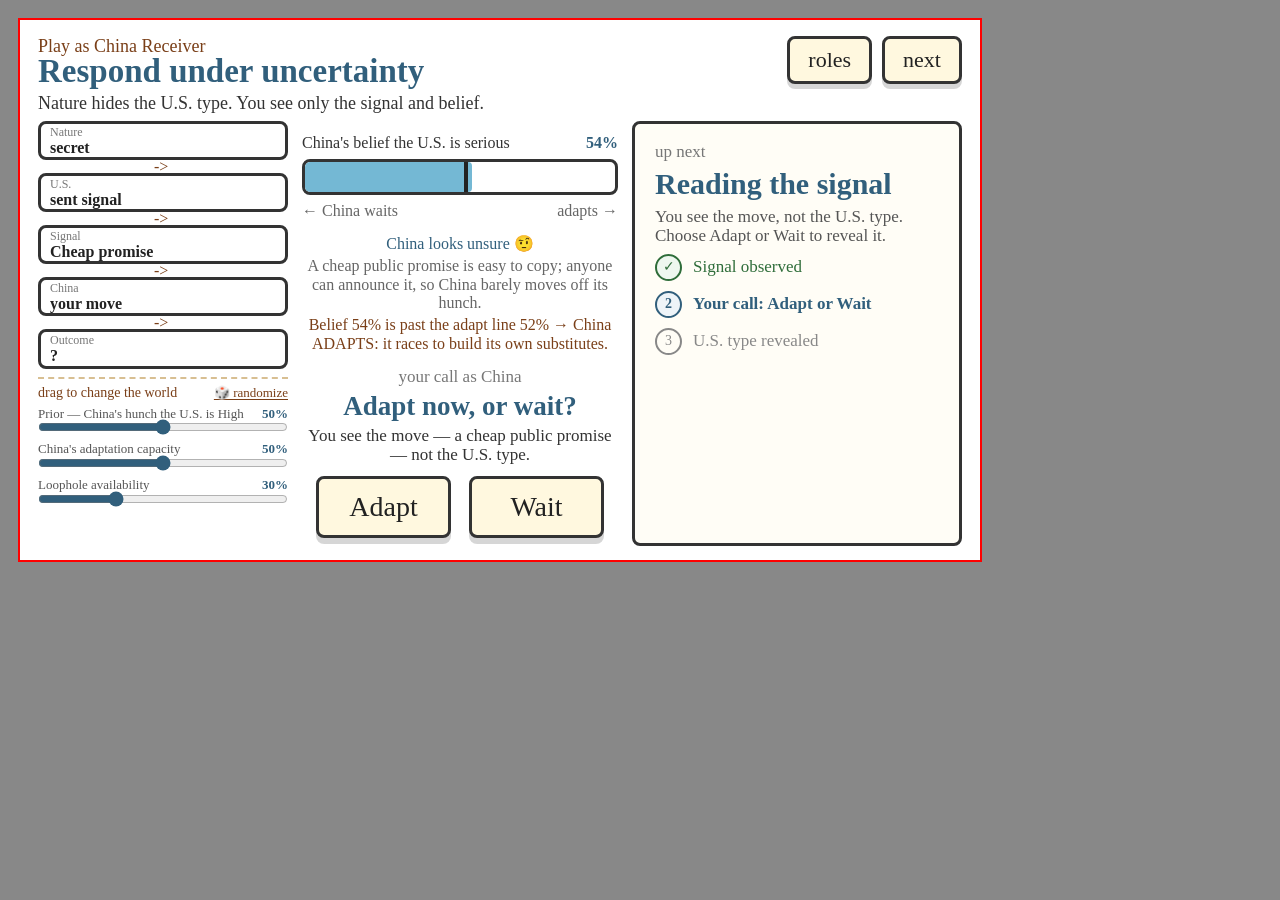
==== _harness.html @ e03a3402 "adding sounds" ====
<!DOCTYPE html>
<html lang="en">
<head>
<meta charset="utf-8">
<link rel="stylesheet" type="text/css" href="css/slides.css">
<link rel="stylesheet" type="text/css" href="css/signaling-scenarios.css">
<style>
  html,body{margin:0;background:#888;}
  /* frame the exact 960x540 design canvas with a red clip boundary */
  #frame{position:absolute;left:20px;top:20px;width:960px;height:540px;
         outline:2px solid red;overflow:hidden;background:#fff;}
</style>
</head>
<body>
<div id="frame"></div>
<script src="js/lib/helpers.js"></script>
<script src="js/sims/SignalingWorld.js"></script>
<script src="js/sims/SignalingScenario.js"></script>
<script>
// minimal stubs for the pub/sub the components call
window._add = window._add || function(o){ document.getElementById('frame').appendChild(o.dom); };
window._remove = window._remove || function(){};

var params = new URLSearchParams(location.search);
var which = params.get('which') || 'china';

function mount(obj){ document.getElementById('frame').appendChild(obj.dom); }

if(which === 'china'){
  window.signalingRole = 'China';
  window.signalingSelectedSignal = 'T';
  var g = new SignalingRoleGame({ id:'g', x:0, y:0, width:960, height:540 });
  mount(g);
}
if(which === 'us'){
  window.signalingRole = 'US';
  window.signalingSelectedSignal = params.get('sig') || 'E';
  var g2 = new SignalingRoleGame({ id:'g', x:0, y:0, width:960, height:540 });
  mount(g2);
  // K (Provider Oversight) needs the oversight sequence advanced to reveal —
  // click through it so we can screenshot the tallest result card.
  if((params.get('sig') || 'E') === 'K'){
    var maxSteps = params.get('steps') == null ? 99 : parseInt(params.get('steps'), 10);
    var done = 0;
    var tick = setInterval(function(){
      var btn = document.querySelector('.role-oversight-button');
      if(btn && done < maxSteps){ btn.click(); done++; } else { clearInterval(tick); }
    }, 250);
  }
}
if(which === 'vietnam'){
  var v = new SignalingVietnamHedge({ id:'v', x:0, y:0, width:960, height:540 });
  mount(v);
  // open all four levers => worst-case height (synthesis shows)
  setTimeout(function(){
    v.clicked = {0:true,1:true,2:true,3:true};
    v.selected = parseInt(params.get('sel') || '3', 10);
    v.render();
  }, 50);
}
</script>
</body>
</html>
---- css/slides.css ----
@font-face{
	font-family: 'FuturaHandwritten';
	font-style: normal;
	src: url('FuturaHandwritten.ttf') format('truetype');
}

html,body{
	width: 100%;
	height: 100%;
}

body{

	margin:0;
	overflow: hidden;

	background: #fff;

	font-family: 'FuturaHandwritten';
	color: #333;
	font-size: 20px;

}
#preloader{
	position: absolute;
    margin: auto;
    top: 0;
    left: 0;
    right: 0;
    bottom: 0;
    width: 200px;
    height: 50px;
    font-size: 30px;
    text-align: center;
}
#main{
	width: 100%;
	height: calc(100% - 60px);
	position: relative;
	overflow: hidden;
}
#footer{
	position: absolute;
	z-index: 1000;
	width: 100%;
	height: 60px;
	background: #222;
}
s{
	text-decoration: line-through;
}

#translations{
	margin: 10px auto;
    font-size: 10px;
    line-height: 19px;
    color: #fff;
    text-align: center;
    width: 960px;
    letter-spacing: -0.5px;
}
#translations a{
	color:#dd4040;
}
#translations a:hover{
	color:#ee5151;
}



/*************************/
/******* SOUND *******/
/*************************/
/* Hand-drawn parchment toggle — matches the game's buttons and stays legible
   in both states (the old white "sound on" label was invisible on white).
   The #sound[sound=on|off] attribute is flipped by js/lib/sound.js. */
#sound{
	position: absolute;
	left: 14px;
	top: 12px;
	z-index: 1100;
	display: inline-flex;
	align-items: center;
	gap: 8px;
	padding: 6px 15px 6px 11px;
	font-family: 'FuturaHandwritten';
	font-size: 19px;
	line-height: 1;
	color: #2a2a2a;
	background: #fff8df;
	border: 3px solid #333;
	border-radius: 999px;
	box-shadow: 0 4px 0 rgba(0,0,0,0.16);
	cursor: pointer;
	user-select: none;
	-webkit-user-select: none;
	transition: transform 0.1s ease-out, box-shadow 0.1s ease-out, background 0.15s ease-out, color 0.15s ease-out;
}
#sound:hover{
	transform: translateY(-2px);
	box-shadow: 0 6px 0 rgba(0,0,0,0.13);
}
#sound:active{
	transform: translateY(1px);
	box-shadow: 0 3px 0 rgba(0,0,0,0.16);
}
#sound > div{
	position: static;
}
#sound #sound_icon{
	background: url(../assets/ui/sound.png);
	background-size: auto 100%;
	background-position: 0 0;       /* speaker-on frame */
	width: 24px;
	height: 24px;
	flex: 0 0 auto;
}
#sound #sound_on, #sound #sound_off{
	font-size: 19px;
	line-height: 1;
	color: inherit;
}
/* muted state: dimmed parchment + the muted speaker frame */
#sound[sound=off]{
	background: #ece4cd;
	color: #8a8275;
	border-color: #6f6a5e;
}
#sound[sound=off] #sound_icon{
	background-position: -24px 0;   /* muted frame (sprite is two 100px squares) */
	opacity: 0.85;
}
#sound[sound=on] #sound_on, #sound[sound=off] #sound_off{
	display: inline;
}
#sound[sound=off] #sound_on, #sound[sound=on] #sound_off{
	display: none;
}

.sharing{
	position: absolute;
	width:120px;
	height:40px;
	top:10px;
	right:13px;
}
.sharing img{
	width: 40px;
	height: 40px;
}

/*************************/
/******* SLIDESHOW *******/
/*************************/

#slideshow_container{
	width:0; height:0;
	position:absolute;
	margin:auto;
	top:0; left:0; right:0; bottom:0;
}
#slideshow{

	/*border: 1px solid rgba(0,0,0,0.2);*/
	width:960px;
	height:540px;

	/* Center this thing */
	position: absolute;
	left:-480px;
	top:-270px;

	/* Scaled to fill #main by fitStage() in main.js; origin = centre so the
	   stage stays centred as it grows/shrinks. Internal 960×540 coords unchanged. */
	transform-origin: 50% 50%;
	transition: transform 0.15s ease-out;

}

.object{
	position: absolute;
	transition: left 0.5s ease-in-out, top 0.5s ease-in-out;
}
.fader{
	transition: opacity 0.5s ease-in-out !important;
}

/******** Text Box ********/

.textbox{}
.textbox > div{
	position: absolute;
}
/* fake bold */
.textbox b{
	font-weight: normal;
	text-shadow:1px 0 0 currentColor;
}


.label{
	position: absolute;
}

/********* Button ********/

.no-select{
	-webkit-user-select: none;
	-moz-user-select: none;
	-ms-user-select: none;
	user-select: none;
	cursor: default;
}
.button{
	z-index: 0;
	-webkit-user-select: none;
	-moz-user-select: none;
	-ms-user-select: none;
	user-select: none;

	transform-origin: 97.5px 27.5px;
	transition: transform 0.1s ease-out;

	text-align: center;
}
.button #background{
	position: absolute;
	background: url(../assets/ui/button.png);
	width:250px; height:125px;
	background-size: 100%;
	top:-35px; left:-30px;
	pointer-events:none;
	cursor: default;
}
.button #text{

	font-family: 'FuturaHandwritten';
	color: #000;
	font-size: 24px;

	width: 180px;
	height: 30px;
	text-align: center;

	position: absolute;
	top:14px; left:5px;

	cursor: default;

}
.button #hitbox{
	position: absolute;
	width:195px; height:55px;
	cursor: pointer;
}
.button[hover=yes]{
	z-index: 100;
	transform: scale(1.02, 1.02);
}
.button[hover=yes] #background{
	background-position: 0px -125px !important;
}
.button[deactivated=yes] #background{
	background-position: 0px -250px !important;
}
.button[deactivated=yes] #text{
	color: #CCCCCC;
}
.button[deactivated=yes] #hitbox{
	display: none;
}
.button[size=short]{
	transform-origin: 57.5px 27.5px;
}
.button[size=short] #background{
	background: url(../assets/ui/button_short.png);
	background-size: 100%;
	width:150px; left:-20px;
}
.button[size=short] #text{
	width:105px;
	/*font-size: 18px;
    top: 18px;*/
}
.button[size=short] #hitbox{
	width:115px;
}
.button[size=long]{
	transform-origin: 172.5px 27.5px;
}
.button[size=long] #background{
	background: url(../assets/ui/button_long.png);
	background-size: 100%;
	width:400px;
}
.button[size=long] #text{
	width:330px;
	top: 11px;
}
.button[size=long] #hitbox{
	width:345px;
}
.button:active{
    transform: scale(0.95, 0.95);
}

.advancedpanel{
	background: rgba(255,250,240,0.95);
	border: 1px solid rgba(0,0,0,0.08);
	padding: 12px;
	box-shadow: 0 6px 18px rgba(0,0,0,0.06);
	font-family: 'FuturaHandwritten';
	z-index: 900;
	box-sizing: border-box;
}
.advancedpanel .advanced_title{
	font-weight: bold;
	color:#222;
	margin-bottom:8px;
	font-size: 17px;
}
.advancedpanel .advanced_content{
	background: #fff;
	border-radius: 4px;
	padding: 8px;
	min-height: 80px;
	max-height: 260px;
	overflow: auto;
	font-family: monospace;
	font-size: 12px;
	line-height: 16px;
	white-space: pre-wrap;
}
.advancedpanel .advanced_content pre{
	margin: 0;
	white-space: pre-wrap;
	font-family: monospace;
}


/*************************/
/****** SANDBOX UI *******/
/*************************/

#sandbox_tabs{
	position: absolute;
	left: 460px; top:-10px;
	background: url(../assets/ui/sandbox_tabs.png);
	width:500px; height:470px;
	background-size: auto 100%;

	-webkit-user-select: none;  /* Chrome all / Safari all */
	-moz-user-select: none;     /* Firefox all */
	-ms-user-select: none;      /* IE 10+ */
	user-select: none;
	cursor: default;
}
#sandbox_tabs > div{
	position: absolute;
}
#sandbox_tabs .hitbox{
	cursor: pointer;
	font-size: 25px;
	top: 22px;
}
#sandbox_tabs .sandbox_page{
	width: 433px;
	height: 385px;
	left: 33px;
	top: 80px;
}
.incdec{
	width: 0; height: 0;
	position: absolute;
}
.incdec > div{
	position: absolute;
}
.incdec > .incdec_num{
	width:50px; height:50px;
	font-size: 25px;
	text-align: center;
    top: -16px;
    left: -25px;
    cursor: default;
}
.incdec > .incdec_control{
	left:-10px;
	width:20px; height:20px;
	background: url(../assets/ui/sandbox_incdec.png);
	background-size: auto 100%;
	cursor: pointer;
}
.incdec > .incdec_control[arrow=up]{ top:-35px; background-position:0px 0px; }
.incdec > .incdec_control[arrow=up]:hover{ background-position:-20px 0px; }
.incdec > .incdec_control[arrow=down]{ bottom:-35px; background-position:-40px 0px; }
.incdec > .incdec_control[arrow=down]:hover{ background-position:-60px 0px; }

.slider{
	position: absolute;
	height: 40px;
}
.slider > div{
	position: absolute;
}
.slider > .slider_bg{
	top:0;
	width:100%; height:30px;
	background: url(../assets/ui/slider_bg.png);
	background-size: auto 100%;
}
.slider > .slider_knob{
	top:0;
	width:30px; height:30px;
	background: url(../assets/ui/slider_knob.png);
	background-size: 100% 100%;
	cursor: -webkit-grab;
	cursor: -moz-grab;
	cursor: grab;
}
.slider > .slider_knob:active{
	cursor: -webkit-grabbing;
	cursor: -moz-grabbing;
	cursor: grabbing;
}

.sandbox_pop{
	position: absolute;
}
.sandbox_pop>div{
	position: absolute;
}
.sandbox_pop_icon{
	width: 40px;
	height: 40px;
	background: url(../assets/ui/sandbox_hats.png);
	background-size: auto 100%;
}
.sandbox_pop_label{
	font-size: 18px;
    width: 150px;
    top: 8px;
    left: 50px;
}

/*************************/
/******* SCRATCHER *******/
/*************************/

.scratcher{
	position: absolute;
	top:0; left:0;
	width: 100%; height: 100%;
	background: url(../assets/ui/scratch.png);
	background-size: 200% 2000%;
	display: none;

	z-index: 200;
}

/*************************/
/******* SCOREBOARD *******/
/*************************/

#scoreboard{
	position: absolute;
	width:200px; height:100px;
	background: url(../assets/iterated/iterated_scoreboard.png);
	background-size: 100% 100%;
}
#scoreboard > div{
	position: absolute;
	width: 60px; height: 60px;
	text-align: center;
	font-size: 50px;
	color: #666666;
}
#scoreboard > div:nth-child(1){
	left: 20px;
    top: 21px;
}
#scoreboard > div:nth-child(2){
	right: 15px;
    top: 21px;
}

/*************************/
/******* CHARACTERS *******/
/*************************/

.character{
	position: absolute;
	height: 114px;
}
.character #peep{
	background: url(../assets/tournament/peep_characters.png);
	background-size: auto 100%;
	width: 105px;
	height: 114px;
	top: -5px;
    left: -10px;
}
.character #desc{
	width: calc(100% - 100px);
	font-size: 18px;
	height: 114px;
	right: 0;
	line-height: 1.2em;
}
.character #peep[char=tft]{    background-position: 0 0; }
.character #peep[char=all_d]{  background-position: -105px 0; }
.character #peep[char=all_c]{  background-position: -210px 0; }
.character #peep[char=grudge]{ background-position: -315px 0; }
.character #peep[char=prober]{ background-position: -420px 0; }
.character #peep[char=tf2t]{   background-position: -525px 0; }
.character #peep[char=pavlov]{ background-position: -630px 0; }
.character #peep[char=random]{ background-position: -735px 0; }

.tft{ color:#4089DD; }
.all_d{ color:#52537F; }
.all_c{ color:#FF75FF; }
.grudge{ color:#efc701; }
.prober{ color:#f6b24c; }
.tf2t{ color:#88A8CE; }
.pavlov{ color:#86C448; }
.random{ color:#FF5E5E; }

.icon{
	width:25px; height:25px;
	background: url(../assets/ui/sandbox_hats.png);
	background-size: auto 100%;
	display: inline-block;
	position: relative;
    top: 1px;
}
.icon_label{
	display: inline-block;
	font-size: 20px;
	position: relative;
    top: -3px;
}
.tft .icon{ 		background-position: 0 0; }
.all_d .icon{ 	background-position: -25px 0; }
.all_c .icon{ 	background-position: -50px 0; }
.grudge .icon{ 	background-position: -75px 0; }
.prober .icon{ 	background-position: -100px 0; }
.tf2t .icon{ 	background-position: -125px 0; }
.pavlov .icon{ 	background-position: -150px 0; }
.random .icon{ 	background-position: -175px 0; }

/*************************/
/******* MISC STUFF *******/
/*************************/

.score_small{
	width:40px; height:40px;
	background: url(../assets/tournament/score_small.png);
	background-size: auto 100%;
	display: inline-block;
}
.score_small[payoff=R]{ background-position: 0 0; }
.score_small[payoff=T]{ background-position: -40px 0; }
.score_small[payoff=S]{ background-position: -80px 0; }
.score_small[payoff=P]{ background-position: -120px 0; }

/*************************/
/***** SLIDE SELECT ******/
/*************************/

#select{
	width:100%;
	text-align: center;
    padding-top: 15px;
}
#select .dot{
	width: 30px;
	height: 30px;
	border-radius: 40px;
	border: 1px solid #fff;
	display: inline-block;
	margin: 0 5px;
	cursor: pointer;
}
#select .dot[selected]{
	background: #fff;
}

/*************************/
/***** CREDITS ******/
/*************************/

.credits{
	color: #888;
}
.credits .big{
	font-size:40px;
	line-height: 42px;
	color:#fff;
}
.credits .divider{
	display: block;
	height: 40px;
}
.credits a{
	color:#dd4040;
}
.credits a:hover{
	color:#ee5151;
}

/* SignalViz styles: warm editorial palette */
.signalviz{
	background: linear-gradient(180deg, #fff8ea 0%, #eef7fb 100%);
	border: 1px solid #f2c9b6;
	box-shadow: 0 2px 6px rgba(0,0,0,0.08);
	padding: 10px;
	width: 240px;
	height: 160px;
	box-sizing: border-box;
	overflow: hidden;
}
.signalviz_title{
	font-size: 16px;
	color: #6e4a26;
	font-weight: bold;
	margin-bottom: 6px;
}
.signalviz_list{
	max-height: calc(100% - 28px);
	overflow: hidden;
}
.signalviz_item{
	font-size: 12px;
	padding: 4px 4px;
	border-bottom: 1px dotted rgba(0,0,0,0.04);
	color: #333;
}
.signalviz_item .small{ font-size:11px; color:#666; }

/* Belief/Outcome/Vietnam boxes style */
.textbox{ line-height: 1.15em; }
.textbox .small{ font-size:12px; color:#666 }
---- css/signaling-scenarios.css ----
.signaling_scenario{
	font-family: 'FuturaHandwritten';
	color: #333;
	background: #fff;
	overflow: hidden;
}
.signaling_scenario *{
	box-sizing: border-box;
}
.scenario-page{
	width: 100%;
	height: 100%;
	padding: 22px 42px 20px;
	background: #fff;
}
.scenario-header{
	display: flex;
	align-items: flex-start;
	justify-content: space-between;
	gap: 28px;
	margin-bottom: 16px;
}
.scenario-eyebrow{
	margin: 0 0 4px;
	font-size: 18px;
	color: #7a3f18;
}
.scenario-header h2{
	margin: 0 0 8px;
	font-size: 38px;
	line-height: 0.95;
	color: #315f7c;
	letter-spacing: 0;
}
.scenario-header p{
	max-width: 600px;
	margin: 0;
	font-size: 21px;
	line-height: 1.2;
	color: #333;
}
.scenario-header-buttons{
	display: flex;
	gap: 10px;
	flex: 0 0 auto;
}
.scenario-reset,
.scenario-next,
.scenario-main-button{
	font-family: 'FuturaHandwritten';
	border: 3px solid #333;
	border-radius: 8px;
	background: #fff8df;
	color: #222;
	cursor: pointer;
	box-shadow: 0 5px 0 rgba(0,0,0,0.16);
	transition: transform 0.1s ease-out, box-shadow 0.1s ease-out;
}
.scenario-reset:hover,
.scenario-next:hover,
.scenario-main-button:hover{
	transform: translateY(-2px);
	box-shadow: 0 7px 0 rgba(0,0,0,0.13);
}
.scenario-reset,
.scenario-next{
	padding: 8px 18px;
	font-size: 22px;
}
.scenario-grid{
	display: grid;
	grid-template-columns: 255px 1fr 265px;
	gap: 22px;
	align-items: stretch;
	height: 318px;
}
.scenario-left,
.scenario-center,
.scenario-right{
	min-width: 0;
}
.scenario-left{
	display: flex;
	flex-direction: column;
	justify-content: space-between;
}
.scenario-flow{
	display: flex;
	flex-direction: column;
	gap: 4px;
}
.scenario-node{
	min-height: 38px;
	padding: 5px 10px;
	border: 3px solid #333;
	border-radius: 8px;
	background: #fff;
}
.scenario-node span{
	display: block;
	font-size: 14px;
	line-height: 1;
	color: #777;
}
.scenario-node b{
	display: block;
	margin-top: 3px;
	font-size: 19px;
	line-height: 0.95;
	color: #222;
}
.scenario-arrow{
	height: 12px;
	padding-left: 116px;
	font-size: 18px;
	line-height: 12px;
	color: #7a3f18;
}
.scenario-left-note{
	display: none;
}
.scenario-center{
	display: flex;
	flex-direction: column;
	justify-content: center;
	padding: 8px 8px 0;
	text-align: center;
}
.scenario-small-label{
	margin: 0 0 8px;
	font-size: 18px;
	color: #777;
}
.scenario-center h3,
.scenario-right h3{
	margin: 0 0 12px;
	font-size: 33px;
	line-height: 0.98;
	color: #315f7c;
}
.scenario-copy{
	max-width: 390px;
	margin: 0 auto 14px;
	font-size: 21px;
	line-height: 1.12;
}
.scenario-belief{
	width: 100%;
	margin: 0 auto 12px;
}
.scenario-belief-label,
.scenario-belief-legend{
	display: flex;
	justify-content: space-between;
	gap: 18px;
	font-size: 16px;
	line-height: 1.05;
}
.scenario-belief-label{
	margin-bottom: 8px;
}
.scenario-belief-label b{
	color: #315f7c;
}
.scenario-belief-track{
	position: relative;
	height: 36px;
	border: 3px solid #333;
	border-radius: 8px;
	background: #fff;
	overflow: hidden;
}
.scenario-belief-fill{
	height: 100%;
	width: 50%;
	border-radius: 4px;
	background: #74b8d4;
	transition: width 0.45s ease-out;
}
.scenario-threshold{
	position: absolute;
	top: -6px;
	bottom: -6px;
	width: 4px;
	background: #222;
	transform: translateX(-2px);
}
.scenario-threshold:after{
	content: "adapt";
	position: absolute;
	top: -24px;
	left: -23px;
	width: 52px;
	font-size: 15px;
	color: #222;
}
.scenario-prior{
	position: absolute;
	top: 7px;
	bottom: 7px;
	width: 4px;
	background: rgba(122,63,24,0.55);
	transform: translateX(-2px);
	z-index: 2;
}
.scenario-belief-legend{
	margin-top: 8px;
	color: #666;
}
.scenario-main-button{
	align-self: center;
	min-width: 250px;
	padding: 8px 24px;
	font-size: 24px;
}
.scenario-response{
	min-height: 28px;
	margin: 8px 0 0;
	font-size: 20px;
	line-height: 1;
	color: #7a3f18;
}
.scenario-response.muted{
	color: #777;
}
.scenario-right{
	display: flex;
	flex-direction: column;
	justify-content: center;
	padding: 15px 18px;
	border: 3px solid #333;
	border-radius: 8px;
	background: #fffdf6;
	opacity: 1;
}
.scenario-card-placeholder{
	font-size: 22px;
	line-height: 1.12;
	color: #777;
	text-align: center;
}
.scenario-right p{
	margin: 0 0 14px;
	font-size: 20px;
	line-height: 1.12;
}
.scenario-kicker{
	color: #7a3f18;
}
.scenario-risk{
	padding-top: 12px;
	border-top: 2px dashed #d8bf92;
	color: #555;
}
.scenario-loading{
	position: absolute;
	left: 0;
	right: 0;
	top: 230px;
	text-align: center;
	font-size: 32px;
	color: #777;
}

.signaling_role_choice,
.signaling_signal_choice,
.signaling_role_game,
.signaling_governance_ending{
	font-family: 'FuturaHandwritten';
	color: #333;
	background: #fff;
	overflow: hidden;
}
.signaling_role_choice *,
.signaling_signal_choice *,
.signaling_role_game *,
.signaling_governance_ending *{
	box-sizing: border-box;
}
.role-page{
	width: 100%;
	height: 100%;
	padding: 70px 76px;
	background: #fff;
	text-align: center;
}
.role-eyebrow{
	margin: 0 0 8px;
	font-size: 22px;
	color: #7a3f18;
}
.role-page h2{
	margin: 0 0 46px;
	font-size: 48px;
	line-height: 0.95;
	color: #315f7c;
}
.role-choices{
	display: grid;
	grid-template-columns: repeat(2, minmax(0, 1fr));
	gap: 34px;
	max-width: 760px;
	margin: 0 auto;
}
.role-card,
.role-signal-button,
.role-main-button,
.role-try-button{
	font-family: 'FuturaHandwritten';
	border: 3px solid #333;
	border-radius: 8px;
	background: #fff8df;
	color: #222;
	cursor: pointer;
	box-shadow: 0 6px 0 rgba(0,0,0,0.16);
	transition: transform 0.1s ease-out, box-shadow 0.1s ease-out;
}
.role-card:hover,
.role-signal-button:hover,
.role-main-button:hover,
.role-try-button:hover{
	transform: translateY(-2px);
	box-shadow: 0 8px 0 rgba(0,0,0,0.12);
}
.role-card{
	min-height: 170px;
	padding: 28px 24px;
	text-align: center;
}
.role-card b{
	display: block;
	margin-bottom: 16px;
	font-size: 30px;
	line-height: 1;
	color: #315f7c;
}
.role-card span{
	display: block;
	font-size: 21px;
	line-height: 1.14;
}
.role-note{
	margin: 38px 0 0;
	font-size: 22px;
	color: #777;
}
.signal-choice-page{
	width: 100%;
	height: 100%;
	padding: 54px 64px;
	background: #fff;
	text-align: center;
}
.signal-choice-page h2{
	margin: 0 0 10px;
	font-size: 46px;
	line-height: 0.95;
	color: #315f7c;
}
.signal-choice-note{
	margin: 0 auto 34px;
	max-width: 690px;
	font-size: 22px;
	line-height: 1.12;
}
.signal-choice-grid{
	display: grid;
	grid-template-columns: repeat(3, minmax(0, 1fr));
	gap: 22px;
}
.signal-choice-card{
	font-family: 'FuturaHandwritten';
	min-height: 235px;
	padding: 22px 18px;
	border: 3px solid #333;
	border-radius: 8px;
	background: #fff8df;
	color: #222;
	cursor: pointer;
	text-align: left;
	box-shadow: 0 6px 0 rgba(0,0,0,0.16);
	transition: transform 0.1s ease-out, box-shadow 0.1s ease-out;
}
.signal-choice-card:hover{
	transform: translateY(-2px);
	box-shadow: 0 8px 0 rgba(0,0,0,0.12);
}
.signal-choice-card b,
.signal-choice-card span,
.signal-choice-card small{
	display: block;
}
.signal-choice-card b{
	margin-bottom: 18px;
	font-size: 30px;
	line-height: 0.98;
	color: #315f7c;
}
.signal-choice-card span{
	margin-bottom: 18px;
	font-size: 22px;
	line-height: 1.08;
}
.signal-choice-card small{
	margin-top: 10px;
	font-size: 18px;
	line-height: 1.08;
	color: #555;
}
.role-game-page{
	width: 100%;
	height: 100%;
	display: flex;
	flex-direction: column;
	padding: 16px 18px 14px;
	background: #fff;
}
.role-game-header{
	display: flex;
	align-items: flex-start;
	justify-content: space-between;
	gap: 24px;
	margin-bottom: 8px;
}
.role-game-header h2{
	margin: 0 0 5px;
	font-size: 33px;
	line-height: 0.95;
	color: #315f7c;
}
.role-game-header p{
	max-width: 620px;
	margin: 0;
	font-size: 18px;
	line-height: 1.12;
}
/* flexible game board: takes the height left after the header, instead of a
   fixed 392px. The single 1fr row stretches the three columns to full height. */
.role-game-grid{
	display: grid;
	grid-template-columns: 250px minmax(0, 1fr) 330px;
	grid-template-rows: minmax(0, 1fr);
	gap: 14px;
	flex: 1 1 auto;
	min-height: 0;
	overflow: hidden;
}
.role-left,
.role-game-center{ min-height: 0; overflow: hidden; }
.role-reveal{ min-height: 0; }
.role-game-flow{
	display: flex;
	flex-direction: column;
	gap: 4px;
}
.role-flow-node{
	min-height: 26px;
	padding: 2px 9px;
	border: 3px solid #333;
	border-radius: 8px;
	background: #fff;
}
.role-flow-node span{
	display: block;
	font-size: 12px;
	line-height: 1;
	color: #777;
}
.role-flow-node b{
	display: block;
	margin-top: 2px;
	font-size: 16px;
	line-height: 0.95;
	color: #222;
}
.role-flow-arrow{
	height: 7px;
	padding-left: 116px;
	font-size: 16px;
	line-height: 7px;
	color: #7a3f18;
}

/* ---- live controls added to the role game ---- */
.role-left{
	display: flex;
	flex-direction: column;
	gap: 8px;
	min-width: 0;
}
.role-game-flow{ gap: 3px; }
.role-knobs{
	display: flex;
	flex-direction: column;
	gap: 4px;
	padding-top: 6px;
	border-top: 2px dashed #d8bf92;
}
.role-knobs-title{
	margin: 0 0 2px;
	font-size: 14px;
	color: #7a3f18;
}
.role-knob{ display: block; font-size: 13px; color: #555; }
.role-knob-top{
	display: flex;
	justify-content: space-between;
	gap: 8px;
	line-height: 1.05;
}
.role-knob-top b{ color: #315f7c; }
.role-knob input[type=range]{
	width: 100%;
	height: 14px;
	margin: 0;
	accent-color: #315f7c;
	cursor: pointer;
}
.role-signal-switch{
	display: grid;
	grid-template-columns: repeat(3, 1fr);
	gap: 12px;
	max-width: 100%;
	margin: 0 auto 8px;
}
.role-switch-btn{
	font-family: 'FuturaHandwritten';
	border: 3px solid #333;
	border-radius: 8px;
	background: #fff;
	color: #315f7c;
	font-size: 22px;
	min-height: 92px;
	padding: 12px 8px;
	cursor: pointer;
	box-shadow: 0 4px 0 rgba(0,0,0,0.14);
	transition: transform 0.1s ease-out, box-shadow 0.1s ease-out;
}
.role-switch-btn:hover{
	transform: translateY(-2px);
	box-shadow: 0 6px 0 rgba(0,0,0,0.1);
}
.role-switch-btn.active{ background: #fff8df; }
.role-switch-btn b{ display: block; font-size: 21px; line-height: 1.02; }
.role-switch-btn span{ display: block; font-size: 13px; line-height: 1.05; margin-top: 4px; }
.role-switch-btn small{ display: block; font-size: 12px; line-height: 1.05; margin-top: 4px; color: #7a3f18; }

/* belief explainer: mood + why-it-moved + verdict */
.role-belief-explain{ max-width: 370px; margin: 4px auto 0; text-align: center; }
.role-belief-explain p{ margin: 0 0 4px; }
.role-mood{ font-size: 16px; color: #315f7c; }
.role-why{ font-size: 16px; line-height: 1.15; color: #666; }
.role-verdict{ font-size: 16px; line-height: 1.15; color: #7a3f18; }

/* ============================================================
   Result / reveal panel — SINGLE source of truth.
   Flex column, top-aligned (centring tall content would clip it), with the
   retry button pushed to the bottom. No overflow:hidden, so "try another move"
   is never cut off. Compact-but-readable type keeps the K (oversight) reveal —
   the tallest case — comfortably inside the panel.
   ============================================================ */
.role-reveal{
	display: flex;
	flex-direction: column;
	justify-content: flex-start;
	padding: 18px 20px;
	border: 3px solid #333;
	border-radius: 8px;
	background: #fffdf6;
}
/* pre-result preview: top-aligned "what's coming" + mini checklist */
.role-preview{ width: 100%; }
.role-preview h3{ margin: 0 0 8px; font-size: 27px; line-height: 1.0; color: #315f7c; }
.role-preview-body{ margin: 0 0 14px; font-size: 17px; line-height: 1.2; color: #555; }
.role-preview-steps{ display: flex; flex-direction: column; gap: 10px; }
.role-preview-step{ display: flex; align-items: center; gap: 11px; font-size: 17px; color: #888; }
.role-preview-step .role-preview-tick{
	display: inline-flex; align-items: center; justify-content: center;
	width: 27px; height: 27px; flex: 0 0 auto;
	border: 2px solid currentColor; border-radius: 50%;
	font-size: 14px; line-height: 1;
}
.role-preview-step.done{ color: #2f6d3a; }
.role-preview-step.done .role-preview-tick{ background: #eef7ef; }
.role-preview-step.current{ color: #315f7c; font-weight: bold; }
.role-preview-step.current .role-preview-tick{ background: #eef4f8; }
.role-reveal h3{ margin: 0 0 8px; font-size: 30px; line-height: 0.98; color: #315f7c; }
.role-reveal p{ margin: 0 0 8px; font-size: 17px; line-height: 1.15; }
.role-reveal .role-outcome-line{ margin: 0 0 8px; font-size: 17px; line-height: 1.15; }
.role-placeholder{ margin: auto 0; text-align: center; font-size: 22px; line-height: 1.14; color: #777; }
/* the "play first, name later" payoff */
.role-policy-reveal{ margin: 0 0 10px; padding: 10px 0; border-top: 2px dashed #d8bf92; border-bottom: 2px dashed #d8bf92; }
.role-policy-kicker{ display: block; font-size: 13px; color: #7a3f18; }
.role-reveal .role-policy-reveal b{ display: block; margin: 2px 0 5px; font-size: 24px; line-height: 1; color: #315f7c; }
.role-reveal .role-policy-reveal p{ margin: 0; font-size: 15.5px; line-height: 1.15; color: #444; }
.role-reveal .role-vietnam{ margin: 0 0 8px; font-size: 15.5px; line-height: 1.15; color: #7a3f18; }

/* ---- Equilibrium Lab: world button, verdict, world chips, room meter ---- */
.role-knobs-head{
	display: flex;
	align-items: center;
	justify-content: space-between;
	gap: 8px;
	margin-bottom: 2px;
}
.role-knobs-head .role-knobs-title{ margin: 0; }
/* secondary "lab" action — a small text link beside the world knobs, NOT a
   second prominent retry button (the primary retry lives in the result panel) */
.role-world-button{
	font-family: 'FuturaHandwritten';
	border: none;
	background: none;
	color: #7a3f18;
	font-size: 13px;
	line-height: 1;
	padding: 0;
	cursor: pointer;
	white-space: nowrap;
	text-decoration: underline;
	text-underline-offset: 2px;
}
.role-world-button:hover{ color: #a9572a; }

.role-eq-verdict{ font-size: 15px; line-height: 1.15; margin: 0 0 8px; color: #444; }
.role-eq-verdict b{ color: #315f7c; }
.role-eq-separating b{ color: #2f6d3a; }
.role-eq-pooling b{ color: #7a3f18; }
.role-eq-semi b{ color: #8a6d1f; }

.role-world-chips{ display: flex; flex-wrap: wrap; gap: 5px; margin: 0 0 7px; }
.role-chip{
	font-size: 12px;
	line-height: 1;
	color: #555;
	border: 1px solid #c9b48a;
	border-radius: 10px;
	background: #faf6ea;
	padding: 3px 7px;
}

.role-room{ margin: 0 0 9px; }
.role-room-head{
	display: flex;
	justify-content: space-between;
	font-size: 13px;
	color: #315f7c;
	margin-bottom: 3px;
}
.role-room-head b{ color: #2f6d3a; }
.role-room-track{
	height: 9px;
	border: 2px solid #333;
	border-radius: 6px;
	background: #fff;
	overflow: hidden;
}
.role-room-fill{ height: 100%; background: #5d8a4c; transition: width 0.4s ease-out; }

/* retry sits at the bottom of the result panel; margin-top:auto eats any spare
   space so the panel reads top-to-bottom with the button anchored low */
.role-try-buttons{ display: flex; gap: 8px; flex-wrap: wrap; margin-top: auto; padding-top: 8px; }
.role-try-world{ background: #fff; }

.role-game-center,
.role-decision,
.role-reveal{
	min-width: 0;
}
.role-game-center{
	display: flex;
	flex-direction: column;
	justify-content: flex-start;
	padding-top: 14px;
	gap: 10px;
	text-align: center;
}
.role-small-label{
	margin: 0 0 6px;
	font-size: 17px;
	color: #777;
}
.role-decision h3{
	margin: 0 0 14px;
	font-size: 33px;
	line-height: 0.98;
	color: #315f7c;
}
/* China's "Adapt or wait?" prompt: concise so the buttons stay on-screen */
.role-game-center .role-decision .role-decision-q{
	margin: 0 0 6px;
	font-size: 27px;
}
.role-game-center .role-decision .role-observed{
	margin: 0 0 12px;
	font-size: 17px;
	line-height: 1.12;
}
.role-signal-buttons{
	display: grid;
	grid-template-columns: 1fr;
	gap: 12px;
	max-width: 330px;
	margin: 0 auto;
}
.role-signal-button{
	min-height: 62px;
	padding: 10px 16px;
	background: #fff;
	text-align: left;
}
.role-signal-button b,
.role-signal-button span{
	display: block;
}
.role-signal-button b{
	margin-bottom: 4px;
	font-size: 24px;
	line-height: 1;
	color: #315f7c;
}
.role-signal-button span{
	font-size: 17px;
	line-height: 1;
	color: #555;
}
.role-observed{
	margin: 0 0 16px;
	font-size: 21px;
	line-height: 1.1;
}
.role-response-buttons{
	display: flex;
	justify-content: center;
	gap: 18px;
}
.role-main-button{
	min-width: 135px;
	padding: 12px 22px;
	font-size: 28px;
}
.role-oversight-sequence{
	display: flex;
	flex-direction: column;
	gap: 8px;
	max-width: 384px;
	margin: 8px auto 0;
}
.role-oversight-steps{
	display: flex;
	gap: 8px;
	justify-content: center;
}
.role-oversight-step{
	flex: 1 1 0;
	display: flex;
	flex-direction: column;
	align-items: center;
	justify-content: center;
	gap: 4px;
	min-height: 64px;
	padding: 8px 6px;
	border: 2px solid #bbb;
	border-radius: 8px;
	background: #fff;
	color: #777;
	text-align: center;
}
/* the U.S. "keep enforcing" heading — compact but clearly the lead-in to the steps */
.role-decision-build h3{ font-size: 28px; margin: 0 0 5px; }
.role-decision-build .role-observed{ margin: 0 0 8px; font-size: 17px; }
.role-oversight-step.current{
	border-color: #315f7c;
	color: #315f7c;
}
.role-oversight-step.done{
	border-color: #333;
	background: #eef7fb;
	color: #222;
}
.role-oversight-step span{
	display: inline-flex;
	align-items: center;
	justify-content: center;
	width: 28px;
	height: 28px;
	border: 2px solid currentColor;
	border-radius: 50%;
	font-size: 16px;
	line-height: 1;
	flex: 0 0 auto;
}
.role-oversight-step b{
	font-size: 15px;
	line-height: 1;
}
.role-oversight-button{
	align-self: center;
	margin-top: 8px;
	font-size: 23px;
	padding: 9px 18px;
}
.role-oversight-copy{
	margin: 6px 0 0;
	font-size: 15px;
	line-height: 1.12;
	color: #777;
}
.role-try-button{
	padding: 8px 16px;
	font-size: 20px;
	background: #fff8df;
}
.role-belief{
	width: 100%;
	max-width: 360px;
	margin: 0 auto;
}
.role-belief-label,
.role-belief-legend{
	display: flex;
	justify-content: space-between;
	gap: 16px;
	font-size: 16px;
	line-height: 1.05;
}
.role-belief-label{
	margin-bottom: 8px;
}
.role-belief-label b{
	color: #315f7c;
}
.role-belief-track{
	position: relative;
	height: 36px;
	border: 3px solid #333;
	border-radius: 8px;
	background: #fff;
	overflow: hidden;
}
.role-belief-fill{
	height: 100%;
	background: #74b8d4;
	border-radius: 4px;
	transition: width 0.45s ease-out;
}
.role-threshold{
	position: absolute;
	top: -6px;
	bottom: -6px;
	width: 4px;
	background: #222;
	transform: translateX(-2px);
}
.role-belief-legend{
	margin-top: 8px;
	color: #666;
}
.role-vietnam-title{
	padding-top: 10px;
	border-top: 2px dashed #d8bf92;
	color: #7a3f18;
}

.ending-page{
	width: 100%;
	height: 100%;
	padding: 42px 58px;
	background: #fff;
}
.ending-header{
	display: flex;
	align-items: flex-start;
	justify-content: space-between;
	gap: 28px;
	margin-bottom: 34px;
}
.ending-header h2{
	margin: 0 0 8px;
	font-size: 42px;
	line-height: 0.95;
	color: #315f7c;
}
.ending-header p{
	max-width: 650px;
	margin: 0;
	font-size: 21px;
	line-height: 1.15;
}
.ending-body{
	display: grid;
	grid-template-columns: 1fr 330px;
	gap: 34px;
	align-items: stretch;
	height: 300px;
}
.ending-tiles{
	display: grid;
	grid-template-columns: repeat(2, minmax(0, 1fr));
	gap: 18px;
}
.ending-tile{
	font-family: 'FuturaHandwritten';
	display: flex;
	align-items: center;
	gap: 14px;
	padding: 18px;
	border: 3px solid #333;
	border-radius: 8px;
	background: #fff;
	color: #222;
	text-align: left;
	cursor: pointer;
	box-shadow: 0 5px 0 rgba(0,0,0,0.13);
}
.ending-tile.selected{
	background: #fff8df;
}
.ending-tile span{
	display: inline-flex;
	align-items: center;
	justify-content: center;
	flex: 0 0 42px;
	width: 42px;
	height: 42px;
	border: 3px solid #315f7c;
	border-radius: 50%;
	color: #315f7c;
	font-size: 25px;
	line-height: 1;
}
.ending-tile b{
	font-size: 24px;
	line-height: 1;
	color: #315f7c;
}
.ending-card{
	display: flex;
	flex-direction: column;
	justify-content: center;
	padding: 24px;
	border: 3px solid #333;
	border-radius: 8px;
	background: #fffdf6;
}
.ending-card h3{
	margin: 0 0 18px;
	font-size: 32px;
	line-height: 0.98;
	color: #315f7c;
}
.ending-card p{
	margin: 0;
	font-size: 23px;
	line-height: 1.14;
}

/* ============================================================
   Vietnam — downstream audience "strategic response board"
   (SignalingVietnamHedge). Reuses the paper/serif identity:
   ivory backgrounds, dark outline borders, muted blue titles,
   brown labels & arrows.
   ============================================================ */
.signaling_vietnam_hedge{
	font-family: 'FuturaHandwritten';
	color: #333;
	background: #fff;
	overflow: hidden;
}
.signaling_vietnam_hedge *{ box-sizing: border-box; }

.vh-page{
	position: relative;
	width: 100%;
	height: 100%;
	padding: 14px 40px 12px;
	background: #fbf7ec;            /* ivory paper */
	overflow: hidden;
}
/* faint river-delta / grid / server-node motif */
.vh-bg{
	position: absolute;
	inset: 0;
	z-index: 0;
	opacity: 0.10;
	pointer-events: none;
}
.vh-bg svg{ width: 100%; height: 100%; display: block; }
.vh-inner{
	position: relative;
	z-index: 1;
	display: flex;
	flex-direction: column;
	height: 100%;
	min-height: 0;
}

.vh-header{
	display: flex;
	align-items: flex-start;
	justify-content: space-between;
	gap: 26px;
	margin-bottom: 6px;
}
.vh-title{ max-width: 760px; }
.vh-title h2{
	margin: 0 0 4px;
	font-size: 35px;
	line-height: 0.96;
	color: #315f7c;
}
.vh-sub{
	margin: 0 0 3px;
	font-size: 15.5px;
	line-height: 1.15;
	color: #444;
}
.vh-tagline{
	margin: 0;
	font-size: 16px;
	color: #7a3f18;
	font-style: italic;
}
.vh-title .role-eyebrow{ font-size: 16px; margin-bottom: 3px; }

/* ---- three-column board: observed → pressure → response ----
   Stable grid: content columns at 1fr / 1.15fr / 1.1fr with a narrow track
   between each for the flow arrow, so glyphs never collide with text. */
.vh-board{
	display: grid;
	grid-template-columns: 1fr 26px 1.15fr 26px 1.1fr;
	align-items: start;
	column-gap: 8px;
	margin-bottom: 0;
	min-height: 0;
}
.vh-zone{
	display: flex;
	flex-direction: column;
	min-width: 0;
	min-height: 0;
}
.vh-zone-label{
	margin: 0 0 8px;
	font-size: 15px;
	letter-spacing: 0.04em;
	text-transform: uppercase;
	color: #7a3f18;
}
/* arrow sits in its own track, vertically centred against the rows of
   cards/bars/buttons (offset past the uppercase zone heading) */
.vh-arrow{
	align-self: center;
	margin-top: 18px;
	font-size: 24px;
	color: #b08a52;
	text-align: center;
}

/* zone 1 — observed signal chips */
.vh-obs-stack{
	display: flex;
	flex-direction: column;
	gap: 7px;
}
.vh-obs-chip{
	padding: 10px 13px;
	border: 1px solid #b9aa82;
	border-radius: 7px;
	background: #f5efdf;
	font-size: 16px;
	color: #6b5d3f;
}

/* zone 2 — strategic pressure meters */
.vh-meters{
	display: flex;
	flex-direction: column;
	gap: 6px;
}
.vh-meter-head{
	display: flex;
	align-items: baseline;
	justify-content: space-between;
	margin-bottom: 2px;
}
.vh-meter-name{ font-size: 15px; color: #444; }
.vh-meter-tag{ font-size: 12px; color: #4d7a3f; font-style: italic; }
.vh-meter.raised .vh-meter-tag{ color: #b9692f; }
.vh-meter-track{
	height: 10px;
	border: 2px solid #333;
	border-radius: 6px;
	background: #fff;
	overflow: hidden;
}
.vh-meter-fill{
	height: 100%;
	background: #b9692f;            /* brown = pressure */
	transition: width 0.45s ease-out, background 0.3s ease-out;
}
.vh-meter.eased .vh-meter-fill{ background: #5d8a4c; }   /* green = managed */
.vh-meter.raised .vh-meter-fill{ background: #d98a3c; } /* amber = strained up by a tradeoff */
.vh-meter.active .vh-meter-name{ color: #315f7c; font-weight: bold; }
.vh-meter.active .vh-meter-track{ border-color: #315f7c; }

/* zone 3 — Vietnam's response levers */
.vh-levers{
	display: flex;
	flex-direction: column;
	gap: 6px;
}
.vh-lever{
	font-family: 'FuturaHandwritten';
	position: relative;
	display: flex;
	align-items: center;
	padding: 7px 13px;
	border: 2px solid #333;
	border-radius: 7px;
	background: #fff;
	color: #222;
	text-align: left;
	cursor: pointer;
	box-shadow: 0 3px 0 rgba(0,0,0,0.12);
	transition: transform 0.08s ease-out, box-shadow 0.08s ease-out;
}
.vh-lever:hover{ transform: translateY(-1px); }
.vh-lever b{ font-size: 19px; line-height: 1.04; color: #315f7c; }
/* committed move: green left accent + a tick in the bottom-right corner */
.vh-lever.opened{
	border-color: #5d8a4c;
	border-left-width: 6px;
}
.vh-lever.opened::after{
	content: "✓";
	position: absolute;
	right: 9px;
	bottom: 5px;
	font-size: 13px;
	line-height: 1;
	color: #5d8a4c;
}
.vh-lever.selected{
	background: #fff2c4;            /* ivory/yellow paper */
	border-width: 3px;
	border-color: #333;
	padding: 8px 12px;
	/* reserve the top-right corner so the badge never overlaps the title */
	padding-right: 78px;
	box-shadow: 0 4px 0 rgba(0,0,0,0.16);
}
.vh-lever.opened.selected{ border-left-width: 6px; }
/* badge tucked inside the button's top-right corner (anchored to .vh-lever) */
.vh-lever-flag{
	position: absolute;
	top: 6px;
	right: 8px;
	padding: 2px 7px;
	border: 1px solid #7a3f18;
	border-radius: 4px;
	background: #fbe6b0;
	font-size: 10px;
	line-height: 1.1;
	letter-spacing: 0.03em;
	text-transform: uppercase;
	color: #7a3f18;
}

/* ---- explanation panel (document-like card) ----
   Sits BELOW the three columns in normal flow (never absolutely positioned).
   Fills the remaining height and centres its content; tightened copy keeps the
   italic footer inside the frame in every state. */
.vh-card{
	flex: 1 1 auto;
	min-height: 0;
	margin-top: 12px;
	display: flex;
	flex-direction: column;
	justify-content: center;
	box-sizing: border-box;
	border: 3px solid #333;
	border-radius: 10px;
	background: #fffdf6;
	padding: 12px 22px;
	box-shadow: 0 4px 0 rgba(0,0,0,0.10);
	overflow: hidden;
}
.vh-card-head{
	display: flex;
	align-items: baseline;
	gap: 12px;
	margin-bottom: 1px;
}
.vh-card-head .role-small-label{ margin: 0; font-size: 15px; }
.vh-formal{
	margin: 0;
	font-size: 15px;
	color: #7a3f18;
	font-style: italic;
}
.vh-card h3{
	margin: 0 0 4px;
	font-size: 28px;
	line-height: 0.98;
	color: #315f7c;
}
.vh-ifthen{
	margin: 0 0 6px;
	font-size: 16px;
	line-height: 1.16;
	color: #7a3f18;
}
.vh-body-copy{
	margin: 0;
	font-size: 15px;
	line-height: 1.18;
	color: #333;
}
.vh-synthesis{
	margin: 7px 0 0;
	padding-top: 7px;
	border-top: 2px dashed #c9b48a;
	font-size: 14px;
	line-height: 1.18;
	color: #444;
	font-style: italic;
}

/* ---- tradeoff feedback: consequence line + chips ---- */
.vh-consequence{
	margin: 0 0 7px;
	padding: 6px 10px;
	border-left: 4px solid #b9692f;
	background: #fbf1e2;
	border-radius: 4px;
	font-size: 15px;
	line-height: 1.16;
	color: #6b4a2a;
}
.vh-chips{
	display: flex;
	flex-wrap: wrap;
	gap: 6px;
	margin: 0 0 7px;
}
.vh-chip{
	font-size: 12.5px;
	line-height: 1;
	padding: 4px 9px;
	border-radius: 11px;
	border: 1px solid #c9b48a;
	background: #faf6ea;
	color: #555;
	white-space: nowrap;
}
.vh-chip-good{ border-color: #5d8a4c; background: #eef6e9; color: #356b2c; }
.vh-chip-cost{ border-color: #c98a3c; background: #fbf0df; color: #97591f; }
.vh-chip-room{ border-color: #315f7c; background: #e9f1f6; color: #245067; }

/* ---- run-context line + Vietnam room-to-move (connects to the role game) ---- */
.vh-status{
	display: flex;
	align-items: stretch;
	gap: 12px;
	margin: 0 0 8px;
}
.vh-runline{
	flex: 1 1 auto;
	margin: 0;
	display: flex;
	align-items: center;
	padding: 6px 13px;
	border: 2px solid #7a3f18;
	border-left-width: 6px;
	border-radius: 6px;
	background: #fff8df;
	font-size: 16px;
	line-height: 1.14;
	color: #7a3f18;
}
/* room-to-move + policy-capacity readouts */
.vh-mini{
	flex: 0 0 176px;
	display: flex;
	flex-direction: column;
	justify-content: center;
}
.vh-mini-head{
	display: flex;
	justify-content: space-between;
	gap: 8px;
	font-size: 13.5px;
	color: #315f7c;
	margin-bottom: 4px;
}
.vh-mini-head b{ color: #2f6d3a; }
.vh-mini-track{
	height: 11px;
	border: 2px solid #333;
	border-radius: 6px;
	background: #fff;
	overflow: hidden;
}
.vh-mini-fill{ height: 100%; transition: width 0.45s ease-out; }
.vh-room .vh-mini-fill{ background: #5d8a4c; }          /* green = room to move */
.vh-capacity .vh-mini-head b{ color: #8a6d1f; }
.vh-capacity .vh-mini-fill{ background: #c79a3a; }      /* gold = policy capacity */

/* ---- responsive fallback ----
   The design canvas is a fixed 960×540 stage, but if it is ever rendered into a
   narrower container the three columns stack and the flow arrows hide, so nothing
   overflows horizontally or collides. */
@media (max-width: 760px){
	.vh-board{
		grid-template-columns: 1fr;
		row-gap: 10px;
	}
	.vh-arrow{ display: none; }
	.vh-status{ flex-direction: column; gap: 8px; }
	.vh-mini{ flex-basis: auto; }
	.vh-lever.selected{ padding-right: 78px; }
}
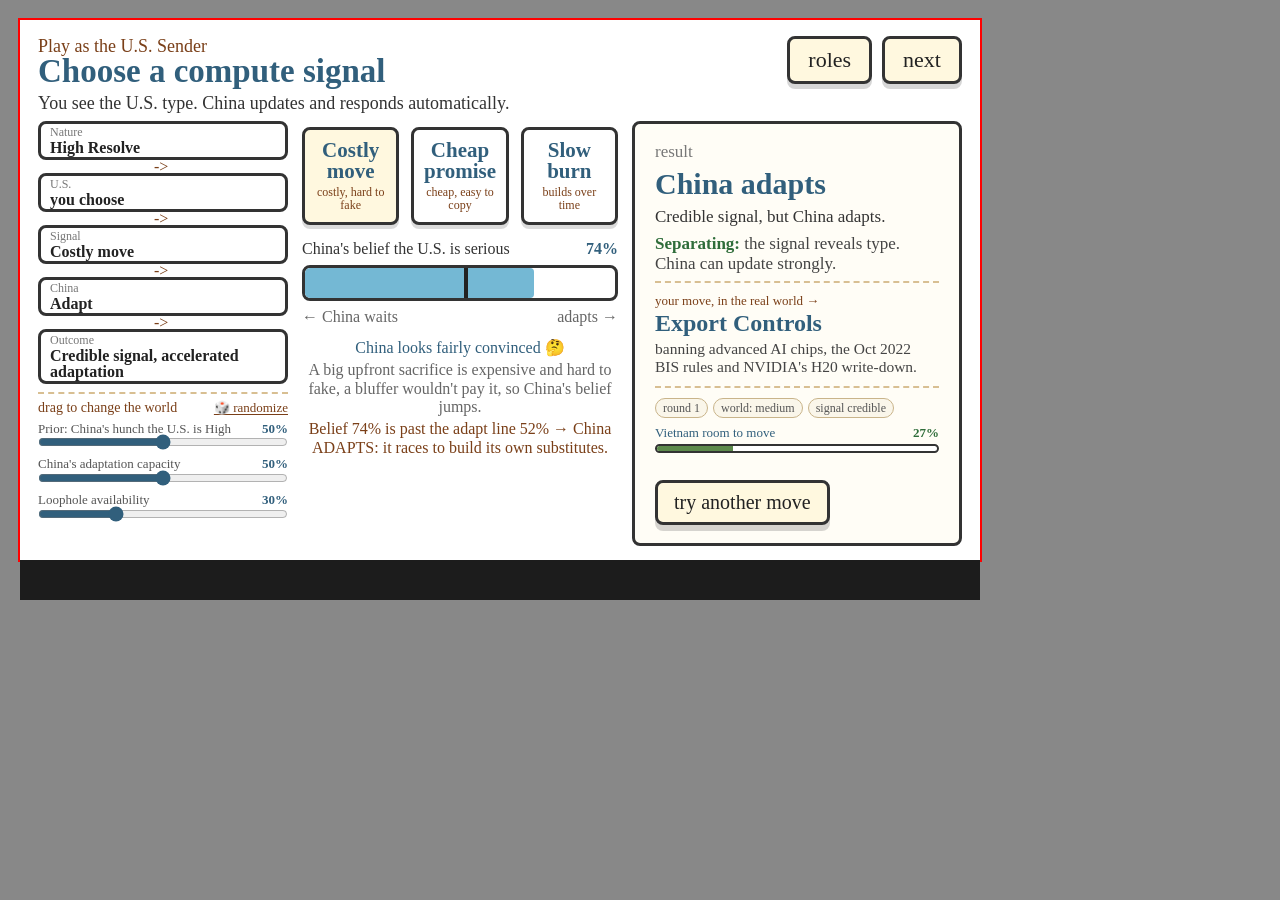
==== commit e943d0d7: "third version" ====
--- a/_harness.html
+++ b/_harness.html
@@ -6,57 +6,43 @@
 <link rel="stylesheet" type="text/css" href="css/signaling-scenarios.css">
 <style>
   html,body{margin:0;background:#888;}
-  /* frame the exact 960x540 design canvas with a red clip boundary */
   #frame{position:absolute;left:20px;top:20px;width:960px;height:540px;
          outline:2px solid red;overflow:hidden;background:#fff;}
+  /* simulate the footer band 60px below the stage to check safe space */
+  #footerband{position:absolute;left:20px;top:560px;width:960px;height:40px;background:#1c1c1c;}
 </style>
 </head>
 <body>
 <div id="frame"></div>
+<div id="footerband"></div>
 <script src="js/lib/helpers.js"></script>
 <script src="js/sims/SignalingWorld.js"></script>
 <script src="js/sims/SignalingScenario.js"></script>
 <script>
-// minimal stubs for the pub/sub the components call
-window._add = window._add || function(o){ document.getElementById('frame').appendChild(o.dom); };
-window._remove = window._remove || function(){};
+window._add = function(o){ document.getElementById('frame').appendChild(o.dom); };
+window._remove = function(){};
+var params = new URLSearchParams(location.search);
+var which = params.get('which') || 'us';
+function mount(o){ document.getElementById('frame').appendChild(o.dom); }
 
-var params = new URLSearchParams(location.search);
-var which = params.get('which') || 'china';
-
-function mount(obj){ document.getElementById('frame').appendChild(obj.dom); }
-
-if(which === 'china'){
-  window.signalingRole = 'China';
-  window.signalingSelectedSignal = 'T';
-  var g = new SignalingRoleGame({ id:'g', x:0, y:0, width:960, height:540 });
-  mount(g);
-}
+if(which === 'rolechoice'){ mount(new SignalingRoleChoice({id:'r',x:0,y:0,width:960,height:540})); }
+if(which === 'signalchoice'){ window.signalingRole='China'; mount(new SignalingSignalSelection({id:'s',x:0,y:0,width:960,height:540})); }
+if(which === 'china'){ window.signalingRole='China'; window.signalingSelectedSignal='T'; mount(new SignalingRoleGame({id:'g',x:0,y:0,width:960,height:540})); }
 if(which === 'us'){
-  window.signalingRole = 'US';
-  window.signalingSelectedSignal = params.get('sig') || 'E';
-  var g2 = new SignalingRoleGame({ id:'g', x:0, y:0, width:960, height:540 });
-  mount(g2);
-  // K (Provider Oversight) needs the oversight sequence advanced to reveal —
-  // click through it so we can screenshot the tallest result card.
-  if((params.get('sig') || 'E') === 'K'){
-    var maxSteps = params.get('steps') == null ? 99 : parseInt(params.get('steps'), 10);
-    var done = 0;
-    var tick = setInterval(function(){
-      var btn = document.querySelector('.role-oversight-button');
-      if(btn && done < maxSteps){ btn.click(); done++; } else { clearInterval(tick); }
-    }, 250);
+  window.signalingRole='US'; window.signalingSelectedSignal=params.get('sig')||'E';
+  var g=new SignalingRoleGame({id:'g',x:0,y:0,width:960,height:540}); mount(g);
+  if((params.get('sig')||'E')==='K'){
+    var max=params.get('steps')==null?99:parseInt(params.get('steps'),10), done=0;
+    var t=setInterval(function(){ var b=document.querySelector('.role-oversight-button'); if(b&&done<max){b.click();done++;}else{clearInterval(t);} },250);
   }
 }
 if(which === 'vietnam'){
-  var v = new SignalingVietnamHedge({ id:'v', x:0, y:0, width:960, height:540 });
-  mount(v);
-  // open all four levers => worst-case height (synthesis shows)
-  setTimeout(function(){
-    v.clicked = {0:true,1:true,2:true,3:true};
-    v.selected = parseInt(params.get('sel') || '3', 10);
-    v.render();
-  }, 50);
+  if(window.SignalingWorld){
+    SignalingWorld.state.lastRun={signal:'K',signalReal:'Provider Oversight',response:'A',usType:'H',eq:{key:'separating'},costKey:'medium'};
+    var sc=parseInt(params.get('scene')||'2',10);
+    SignalingWorld.state.vietnamLevers = sc>=2 ? {0:true,3:true} : {};
+  }
+  mount(new SignalingVietnam({id:'v',scene:parseInt(params.get('scene')||'2',10),x:0,y:0,width:960,height:540}));
 }
 </script>
 </body>
--- a/css/slides.css
+++ b/css/slides.css
@@ -71,8 +71,7 @@
 /*************************/
 /******* SOUND *******/
 /*************************/
-/* Hand-drawn parchment toggle — matches the game's buttons and stays legible
-   in both states (the old white "sound on" label was invisible on white).
+/* Hand-drawn parchment toggle, icon only (round button).
    The #sound[sound=on|off] attribute is flipped by js/lib/sound.js. */
 #sound{
 	position: absolute;
@@ -81,15 +80,15 @@
 	z-index: 1100;
 	display: inline-flex;
 	align-items: center;
-	gap: 8px;
-	padding: 6px 15px 6px 11px;
+	justify-content: center;
+	gap: 0;
+	padding: 9px;
 	font-family: 'FuturaHandwritten';
-	font-size: 19px;
 	line-height: 1;
 	color: #2a2a2a;
 	background: #fff8df;
 	border: 3px solid #333;
-	border-radius: 999px;
+	border-radius: 50%;
 	box-shadow: 0 4px 0 rgba(0,0,0,0.16);
 	cursor: pointer;
 	user-select: none;
@@ -115,26 +114,18 @@
 	height: 24px;
 	flex: 0 0 auto;
 }
+/* icon only: hide the text labels entirely */
 #sound #sound_on, #sound #sound_off{
-	font-size: 19px;
-	line-height: 1;
-	color: inherit;
+	display: none;
 }
 /* muted state: dimmed parchment + the muted speaker frame */
 #sound[sound=off]{
 	background: #ece4cd;
-	color: #8a8275;
 	border-color: #6f6a5e;
 }
 #sound[sound=off] #sound_icon{
 	background-position: -24px 0;   /* muted frame (sprite is two 100px squares) */
 	opacity: 0.85;
-}
-#sound[sound=on] #sound_on, #sound[sound=off] #sound_off{
-	display: inline;
-}
-#sound[sound=off] #sound_on, #sound[sound=on] #sound_off{
-	display: none;
 }
 
 .sharing{
--- a/css/signaling-scenarios.css
+++ b/css/signaling-scenarios.css
@@ -530,8 +530,8 @@
 	background: #fff;
 	color: #315f7c;
 	font-size: 22px;
-	min-height: 92px;
-	padding: 12px 8px;
+	min-height: 82px;
+	padding: 10px 8px;
 	cursor: pointer;
 	box-shadow: 0 4px 0 rgba(0,0,0,0.14);
 	transition: transform 0.1s ease-out, box-shadow 0.1s ease-out;
@@ -670,8 +670,8 @@
 	display: flex;
 	flex-direction: column;
 	justify-content: flex-start;
-	padding-top: 14px;
-	gap: 10px;
+	padding-top: 6px;
+	gap: 8px;
 	text-align: center;
 }
 .role-small-label{
@@ -757,8 +757,8 @@
 	align-items: center;
 	justify-content: center;
 	gap: 4px;
-	min-height: 64px;
-	padding: 8px 6px;
+	min-height: 58px;
+	padding: 7px 6px;
 	border: 2px solid #bbb;
 	border-radius: 8px;
 	background: #fff;
@@ -960,13 +960,15 @@
    ivory backgrounds, dark outline borders, muted blue titles,
    brown labels & arrows.
    ============================================================ */
-.signaling_vietnam_hedge{
+.signaling_vietnam_hedge,
+.signaling_vietnam{
 	font-family: 'FuturaHandwritten';
 	color: #333;
 	background: #fff;
 	overflow: hidden;
 }
-.signaling_vietnam_hedge *{ box-sizing: border-box; }
+.signaling_vietnam_hedge *,
+.signaling_vietnam *{ box-sizing: border-box; }
 
 .vh-page{
 	position: relative;
@@ -1320,3 +1322,121 @@
 	.vh-mini{ flex-basis: auto; }
 	.vh-lever.selected{ padding-right: 78px; }
 }
+
+/* ============================================================
+   Vietnam — 3-scene interactive flow
+   (1 observe · 2 build · 3 consequence)
+   Reuses the parchment vh-* identity: page/bg/header/meters/chips/mini.
+   ============================================================ */
+
+/* primary call-to-action (hand-drawn parchment button) */
+.vh-cta-row{ display: flex; justify-content: center; margin-top: 16px; }
+.vh-cta{
+	font-family: 'FuturaHandwritten';
+	border: 3px solid #333;
+	border-radius: 10px;
+	background: #fff8df;
+	color: #222;
+	font-size: 24px;
+	padding: 11px 28px;
+	cursor: pointer;
+	box-shadow: 0 5px 0 rgba(0,0,0,0.16);
+	transition: transform 0.1s ease-out, box-shadow 0.1s ease-out;
+}
+.vh-cta:hover{ transform: translateY(-2px); box-shadow: 0 7px 0 rgba(0,0,0,0.13); }
+.vh-cta.disabled{ opacity: 0.5; box-shadow: 0 3px 0 rgba(0,0,0,0.12); }
+
+/* ---- scene 1: observe ---- */
+.vo-observed{ display: flex; align-items: stretch; gap: 14px; margin: 2px 0 10px; }
+.vo-ob{
+	flex: 1 1 0;
+	display: flex; flex-direction: column; gap: 5px;
+	padding: 11px 16px;
+	border: 2px solid #333; border-radius: 8px; background: #fffdf6;
+}
+.vo-ob-label{ font-size: 14px; color: #7a3f18; text-transform: uppercase; letter-spacing: 0.03em; }
+.vo-ob b{ font-size: 24px; line-height: 1; color: #315f7c; }
+.vo-arrow{ align-self: center; font-size: 28px; color: #b08a52; flex: 0 0 auto; }
+.vo-runline{
+	margin: 0 0 12px;
+	padding: 8px 14px;
+	border: 2px solid #7a3f18; border-left-width: 6px; border-radius: 6px;
+	background: #fff8df;
+	font-size: 16px; line-height: 1.15; color: #7a3f18;
+}
+.vo-meters{ display: grid; grid-template-columns: 1fr 1fr; gap: 11px 28px; margin-top: 8px; }
+
+/* ---- scene 2: build ---- */
+.vb-grid{
+	display: grid;
+	grid-template-columns: minmax(0, 1fr) 272px;
+	gap: 16px;
+	flex: 1 1 auto;
+	min-height: 0;
+}
+.vb-cards{
+	display: grid;
+	grid-template-columns: 1fr 1fr;
+	gap: 12px;
+	align-content: start;
+}
+.vb-card{
+	font-family: 'FuturaHandwritten';
+	position: relative;
+	display: flex; flex-direction: column; gap: 7px;
+	padding: 13px 15px;
+	border: 2px solid #333; border-radius: 9px;
+	background: #fff; color: #222; text-align: left; cursor: pointer;
+	box-shadow: 0 3px 0 rgba(0,0,0,0.12);
+	transition: transform 0.08s ease-out, box-shadow 0.08s ease-out;
+}
+.vb-card:hover{ transform: translateY(-1px); }
+.vb-card.selected{
+	background: #fff2c4;
+	border-width: 3px;
+	padding: 12px 14px;
+	padding-right: 34px;
+	box-shadow: 0 4px 0 rgba(0,0,0,0.16);
+}
+.vb-card.selected::after{
+	content: "✓";
+	position: absolute; top: 8px; right: 11px;
+	font-size: 17px; line-height: 1; color: #5d8a4c;
+}
+.vb-card-title{ font-size: 20px; line-height: 1.04; color: #315f7c; }
+.vb-card-desc{ margin: 0; font-size: 14px; line-height: 1.18; color: #555; }
+.vb-card-foot{ display: flex; flex-wrap: wrap; align-items: center; gap: 7px; margin-top: 2px; }
+.vb-card-chips{ display: flex; flex-wrap: wrap; gap: 6px; }
+.vb-card-cost{ font-size: 13px; color: #8a6d1f; margin-left: auto; }
+
+.vb-rail{ display: flex; flex-direction: column; gap: 10px; min-height: 0; }
+.vb-tray{
+	display: flex; flex-wrap: wrap; align-content: flex-start; gap: 7px;
+	min-height: 46px;
+	padding: 9px;
+	border: 2px dashed #c9b48a; border-radius: 8px; background: #fffdf6;
+}
+.vb-tray-empty{ margin: 0; font-size: 14px; color: #999; font-style: italic; }
+.vb-tray-chip{
+	font-size: 14px; padding: 6px 11px; border-radius: 12px;
+	border: 1px solid #315f7c; background: #e9f1f6; color: #245067;
+}
+.vb-warn{ margin: 0; font-size: 13px; color: #a3531f; }
+.vb-rail .vh-cta{ margin-top: auto; font-size: 21px; padding: 10px 18px; }
+
+/* ---- scene 3: consequence ---- */
+.vc-stats{ display: flex; gap: 16px; margin: 2px 0 12px; }
+.vc-stats .vh-mini{ flex: 1 1 0; }
+.vc-bars{ display: flex; flex-direction: column; gap: 10px; }
+.vc-bar-label{ display: flex; justify-content: space-between; gap: 12px; font-size: 15px; color: #444; margin-bottom: 4px; }
+.vc-bar-label b{ color: #315f7c; }
+.vc-track{
+	position: relative; height: 14px;
+	border: 2px solid #333; border-radius: 6px; background: #fff; overflow: hidden;
+}
+.vc-ghost{ position: absolute; top: 0; left: 0; height: 100%; background: #e6d9bf; }
+.vc-fill{ position: absolute; top: 0; left: 0; height: 100%; background: #5d8a4c; transition: width 0.5s ease-out; }
+.vc-fill.up{ background: #d98a3c; }
+.vc-summary-chips{ display: flex; flex-wrap: wrap; gap: 9px; margin: 13px 0 9px; }
+.vc-summary-chips .vh-chip{ font-size: 14px; padding: 5px 11px; }
+.vc-narrative{ margin: 0; font-size: 16px; line-height: 1.24; color: #444; }
